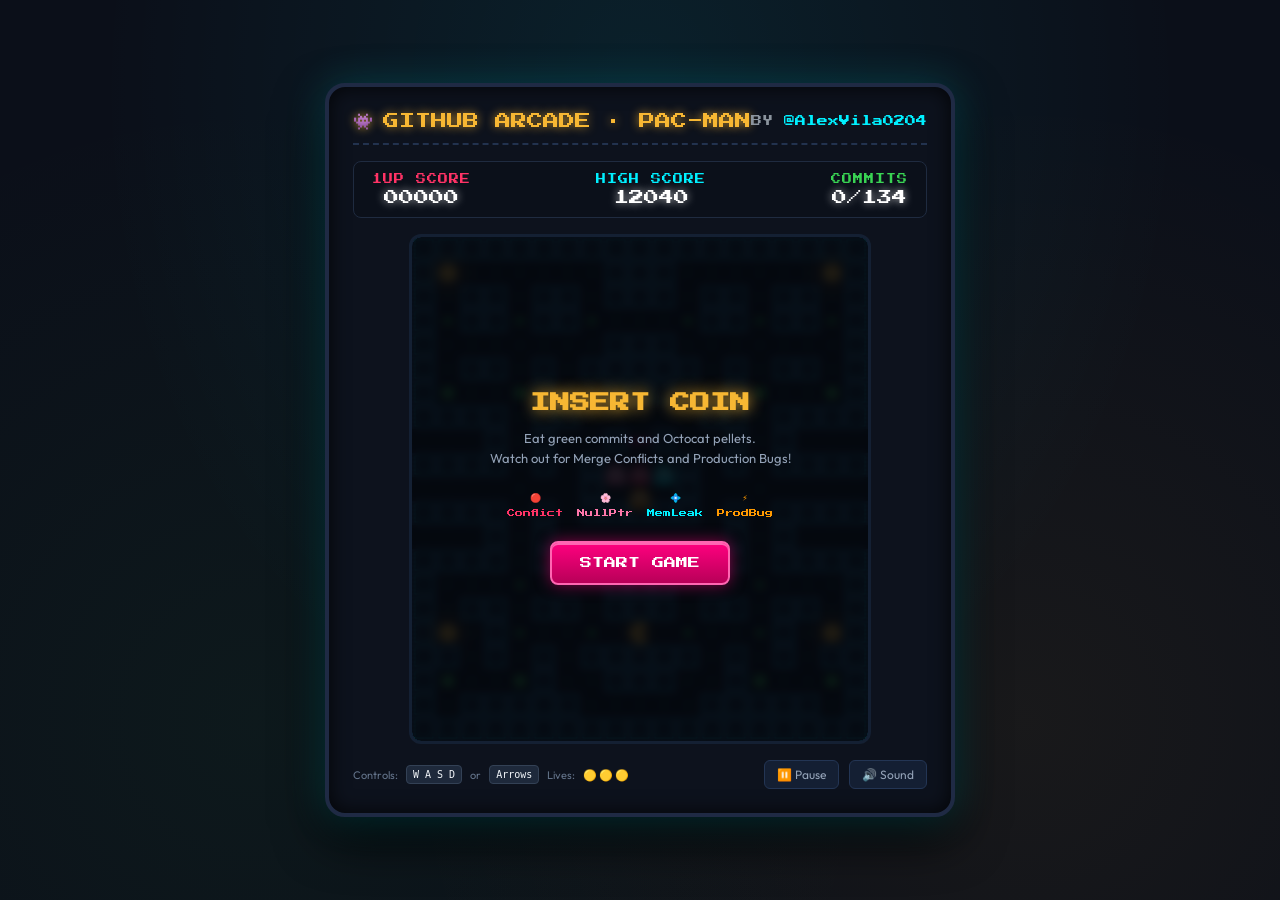
==== pacman-game/index.html @ b296a93f "feat: add playable retro GitHub Pac-Man arcade game and Pages deploy" ====
<!DOCTYPE html>
<html lang="en">
<head>
  <meta charset="UTF-8" />
  <meta name="viewport" content="width=device-width, initial-scale=1.0, maximum-scale=1.0, user-scalable=no" />
  <title>AlexVila · GitHub Arcade Pac-Man</title>
  <meta name="description" content="Playable retro GitHub Pac-Man arcade game. Eat commits, avoid merge conflicts, and set the high score!" />
  <link rel="stylesheet" href="style.css" />
  <link rel="icon" href="data:image/svg+xml,<svg xmlns=%22http://www.w3.org/2000/svg%22 viewBox=%220 0 100 100%22><text y=%22.9em%22 font-size=%2290%22>🕹️</text></svg>" />
</head>
<body>

  <div class="arcade-cabinet">
    <!-- Header Marquee -->
    <header class="arcade-header">
      <div class="marquee-title">
        <span>👾</span> GITHUB ARCADE · PAC-MAN
      </div>
      <div class="profile-tag">
        BY <a href="https://github.com/AlexVila0204" target="_blank" rel="noopener">@AlexVila0204</a>
      </div>
    </header>

    <!-- Scoreboard HUD -->
    <div class="scoreboard">
      <div class="score-item">
        <span class="score-label score-1up">1UP SCORE</span>
        <span class="score-value" id="score1Up">00000</span>
      </div>
      <div class="score-item">
        <span class="score-label score-high">HIGH SCORE</span>
        <span class="score-value" id="scoreHigh">12040</span>
      </div>
      <div class="score-item">
        <span class="score-label score-commits">COMMITS</span>
        <span class="score-value" id="scoreCommits">0/0</span>
      </div>
    </div>

    <!-- Screen / Canvas Container -->
    <div class="screen-container">
      <canvas id="gameCanvas"></canvas>
      <div class="scanlines"></div>

      <!-- Start Overlay -->
      <div class="game-overlay" id="startOverlay">
        <h1 class="overlay-title">INSERT COIN</h1>
        <p class="overlay-subtitle">
          Eat green commits and Octocat pellets.<br />
          Watch out for Merge Conflicts and Production Bugs!
        </p>

        <div class="ghost-legend">
          <div class="ghost-tag">
            <span style="color: #ff3366;">🔴</span>
            <span class="name" style="color: #ff3366;">Conflict</span>
          </div>
          <div class="ghost-tag">
            <span style="color: #ff77aa;">🌸</span>
            <span class="name" style="color: #ff77aa;">NullPtr</span>
          </div>
          <div class="ghost-tag">
            <span style="color: #00f0ff;">💠</span>
            <span class="name" style="color: #00f0ff;">MemLeak</span>
          </div>
          <div class="ghost-tag">
            <span style="color: #ff9900;">⚡</span>
            <span class="name" style="color: #ff9900;">ProdBug</span>
          </div>
        </div>

        <button class="btn-arcade" id="startBtn">START GAME</button>
      </div>

      <!-- Game Over / Victory Overlay -->
      <div class="game-overlay hidden" id="gameOverOverlay">
        <h2 class="overlay-title" id="endTitle">GAME OVER</h2>
        <p class="overlay-subtitle" id="endSubtitle">Your commits were consumed by production bugs.</p>
        <button class="btn-arcade" id="restartBtn">TRY AGAIN</button>
      </div>
    </div>

    <!-- Mobile Virtual D-Pad -->
    <div class="d-pad-container">
      <button class="d-btn d-up" data-dir="up">▲</button>
      <button class="d-btn d-left" data-dir="left">◀</button>
      <button class="d-btn d-right" data-dir="right">▶</button>
      <button class="d-btn d-down" data-dir="down">▼</button>
    </div>

    <!-- Footer & Controls -->
    <footer class="arcade-footer">
      <div class="controls-hint">
        <span>Controls:</span>
        <span class="key-badge">W A S D</span>
        <span>or</span>
        <span class="key-badge">Arrows</span>
        <span>Lives:</span>
        <span id="livesDisplay">🟡 🟡 🟡</span>
      </div>
      <div class="action-buttons">
        <button class="btn-icon" id="pauseBtn">⏸️ Pause</button>
        <button class="btn-icon" id="muteBtn">🔊 Sound</button>
      </div>
    </footer>
  </div>

  <script src="game.js"></script>
</body>
</html>
---- pacman-game/style.css ----
@import url('https://fonts.googleapis.com/css2?family=Press+Start+2P&family=Outfit:wght@400;600;800&display=swap');

:root {
  --bg-color: #0b0f19;
  --arcade-border: #1f293d;
  --neon-blue: #00f0ff;
  --neon-yellow: #f7b733;
  --neon-pink: #ff007f;
  --neon-green: #39d353;
  --gh-level-1: #0e4429;
  --gh-level-2: #006d32;
  --gh-level-3: #26a641;
  --gh-level-4: #39d353;
  --ghost-red: #ff3366;
  --ghost-pink: #ff77aa;
  --ghost-cyan: #00f0ff;
  --ghost-orange: #ff9900;
  --font-arcade: 'Press Start 2P', monospace, cursive;
}

* {
  box-sizing: border-box;
  margin: 0;
  padding: 0;
  user-select: none;
  -webkit-user-select: none;
}

body {
  background-color: var(--bg-color);
  color: #fff;
  font-family: 'Outfit', sans-serif;
  min-height: 100vh;
  display: flex;
  flex-direction: column;
  align-items: center;
  justify-content: center;
  overflow-x: hidden;
  background-image: 
    radial-gradient(ellipse at 50% 10%, rgba(0, 240, 255, 0.08) 0%, transparent 60%),
    radial-gradient(circle at 80% 80%, rgba(247, 183, 51, 0.06) 0%, transparent 50%),
    radial-gradient(circle at 20% 80%, rgba(57, 211, 83, 0.05) 0%, transparent 50%);
}

/* Cabinet Frame */
.arcade-cabinet {
  position: relative;
  background: #0d121d;
  border: 4px solid #1f2a44;
  border-radius: 20px;
  box-shadow: 
    0 0 40px rgba(0, 240, 255, 0.2),
    0 20px 50px rgba(0, 0, 0, 0.9),
    inset 0 0 20px rgba(0, 0, 0, 0.8);
  padding: 24px;
  max-width: 95vw;
  display: flex;
  flex-direction: column;
  align-items: center;
}

/* Header & Marquee */
.arcade-header {
  width: 100%;
  display: flex;
  justify-content: space-between;
  align-items: center;
  margin-bottom: 16px;
  border-bottom: 2px dashed #22324e;
  padding-bottom: 12px;
}

.marquee-title {
  font-family: var(--font-arcade);
  font-size: 16px;
  color: var(--neon-yellow);
  text-shadow: 0 0 10px rgba(247, 183, 51, 0.8);
  display: flex;
  align-items: center;
  gap: 10px;
}

.profile-tag {
  font-size: 11px;
  color: #8b949e;
  font-family: var(--font-arcade);
}

.profile-tag a {
  color: var(--neon-blue);
  text-decoration: none;
  transition: color 0.2s;
}

.profile-tag a:hover {
  color: #fff;
  text-shadow: 0 0 8px var(--neon-blue);
}

/* HUD Scoreboard */
.scoreboard {
  width: 100%;
  display: flex;
  justify-content: space-between;
  font-family: var(--font-arcade);
  margin-bottom: 16px;
  background: rgba(10, 15, 26, 0.8);
  padding: 12px 18px;
  border-radius: 8px;
  border: 1px solid #1f2b40;
}

.score-item {
  display: flex;
  flex-direction: column;
  gap: 6px;
  align-items: center;
}

.score-label {
  font-size: 10px;
  letter-spacing: 1px;
}

.score-label.score-1up {
  color: #ff3366;
}

.score-label.score-high {
  color: #00f0ff;
}

.score-label.score-commits {
  color: var(--neon-green);
}

.score-value {
  font-size: 15px;
  color: #ffffff;
  text-shadow: 0 0 8px rgba(255, 255, 255, 0.7);
}

/* Screen / CRT Canvas container */
.screen-container {
  position: relative;
  background: #000;
  border-radius: 12px;
  overflow: hidden;
  border: 3px solid #142033;
  box-shadow: inset 0 0 30px rgba(0, 0, 0, 0.95);
}

canvas#gameCanvas {
  display: block;
  background: #040810;
  image-rendering: pixelated;
  max-width: 100%;
  height: auto;
}

/* Scanlines overlay */
.scanlines {
  position: absolute;
  top: 0;
  left: 0;
  width: 100%;
  height: 100%;
  pointer-events: none;
  background: linear-gradient(
    rgba(18, 16, 16, 0) 50%, 
    rgba(0, 0, 0, 0.25) 50%
  ), linear-gradient(
    90deg,
    rgba(255, 0, 0, 0.03),
    rgba(0, 255, 0, 0.01),
    rgba(0, 255, 0, 0.03)
  );
  background-size: 100% 4px, 6px 100%;
}

/* Overlay Game Over / Start screen */
.game-overlay {
  position: absolute;
  inset: 0;
  display: flex;
  flex-direction: column;
  align-items: center;
  justify-content: center;
  background: rgba(5, 8, 15, 0.88);
  backdrop-filter: blur(4px);
  z-index: 10;
  text-align: center;
  padding: 20px;
}

.game-overlay.hidden {
  display: none;
}

.overlay-title {
  font-family: var(--font-arcade);
  font-size: 20px;
  margin-bottom: 16px;
  color: var(--neon-yellow);
  text-shadow: 0 0 15px rgba(247, 183, 51, 0.9);
}

.overlay-subtitle {
  font-size: 13px;
  color: #94a3b8;
  max-width: 320px;
  line-height: 1.5;
  margin-bottom: 24px;
}

.ghost-legend {
  display: flex;
  gap: 14px;
  margin-bottom: 24px;
  font-family: var(--font-arcade);
  font-size: 9px;
}

.ghost-tag {
  display: flex;
  flex-direction: column;
  align-items: center;
  gap: 6px;
}

.ghost-tag span.name {
  font-size: 8px;
}

/* Arcade Buttons */
.btn-arcade {
  font-family: var(--font-arcade);
  font-size: 12px;
  padding: 14px 28px;
  background: linear-gradient(180deg, #ff007f 0%, #b80058 100%);
  color: #fff;
  border: 2px solid #ff66b2;
  border-radius: 8px;
  cursor: pointer;
  box-shadow: 0 0 15px rgba(255, 0, 127, 0.5), inset 0 2px 0 rgba(255, 255, 255, 0.4);
  transition: transform 0.1s, box-shadow 0.2s;
}

.btn-arcade:hover {
  transform: translateY(-2px);
  box-shadow: 0 0 25px rgba(255, 0, 127, 0.8);
}

.btn-arcade:active {
  transform: translateY(1px);
}

/* Footer / Controls help */
.arcade-footer {
  width: 100%;
  margin-top: 16px;
  display: flex;
  justify-content: space-between;
  align-items: center;
  font-size: 12px;
  color: #64748b;
}

.controls-hint {
  display: flex;
  align-items: center;
  gap: 8px;
  font-size: 11px;
}

.key-badge {
  background: #1e293b;
  color: #f1f5f9;
  border: 1px solid #334155;
  border-radius: 4px;
  padding: 3px 6px;
  font-size: 10px;
  font-family: monospace;
}

.action-buttons {
  display: flex;
  gap: 10px;
}

.btn-icon {
  background: #141f33;
  border: 1px solid #233554;
  color: #94a3b8;
  border-radius: 6px;
  padding: 6px 12px;
  cursor: pointer;
  font-size: 12px;
  font-family: 'Outfit', sans-serif;
  transition: all 0.2s;
}

.btn-icon:hover {
  color: #fff;
  border-color: var(--neon-blue);
  box-shadow: 0 0 10px rgba(0, 240, 255, 0.3);
}

/* Mobile Virtual D-Pad */
.d-pad-container {
  display: none;
  margin-top: 16px;
  grid-template-columns: repeat(3, 50px);
  grid-template-rows: repeat(3, 50px);
  gap: 6px;
  justify-content: center;
}

@media (max-width: 768px) {
  .d-pad-container {
    display: grid;
  }
  .controls-hint {
    display: none;
  }
  .marquee-title {
    font-size: 12px;
  }
}

.d-btn {
  background: #172338;
  border: 2px solid #293d5e;
  border-radius: 8px;
  color: #fff;
  font-size: 18px;
  display: flex;
  align-items: center;
  justify-content: center;
  cursor: pointer;
  touch-action: manipulation;
}

.d-btn:active {
  background: var(--neon-blue);
  color: #000;
  box-shadow: 0 0 12px var(--neon-blue);
}

.d-up { grid-column: 2; grid-row: 1; }
.d-left { grid-column: 1; grid-row: 2; }
.d-right { grid-column: 3; grid-row: 2; }
.d-down { grid-column: 2; grid-row: 3; }
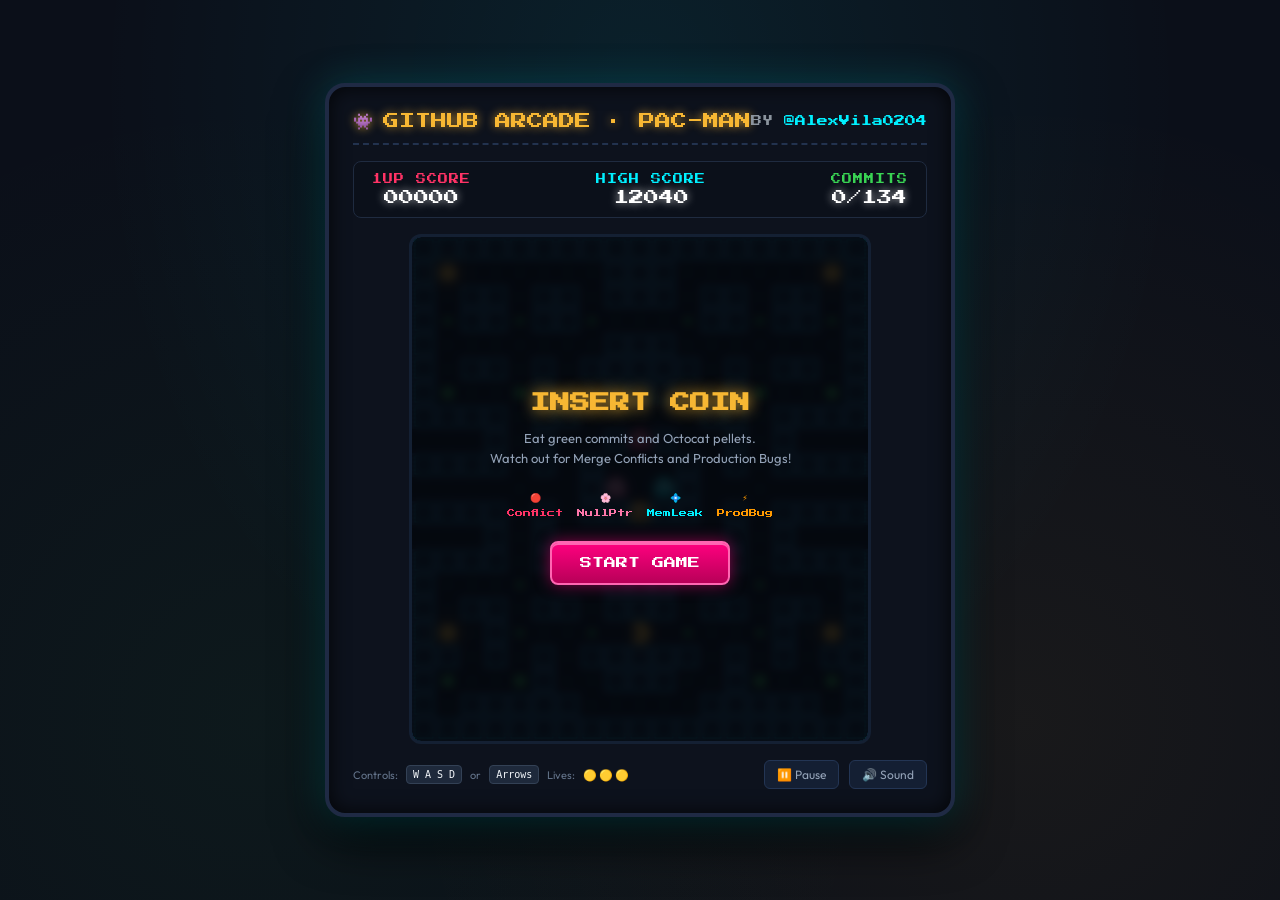
==== commit 324c792f: "fix: smooth grid movement and keyboard/canvas focus handling" ====
--- a/pacman-game/index.html
+++ b/pacman-game/index.html
@@ -39,7 +39,7 @@
 
     <!-- Screen / Canvas Container -->
     <div class="screen-container">
-      <canvas id="gameCanvas"></canvas>
+      <canvas id="gameCanvas" tabindex="0"></canvas>
       <div class="scanlines"></div>
 
       <!-- Start Overlay -->
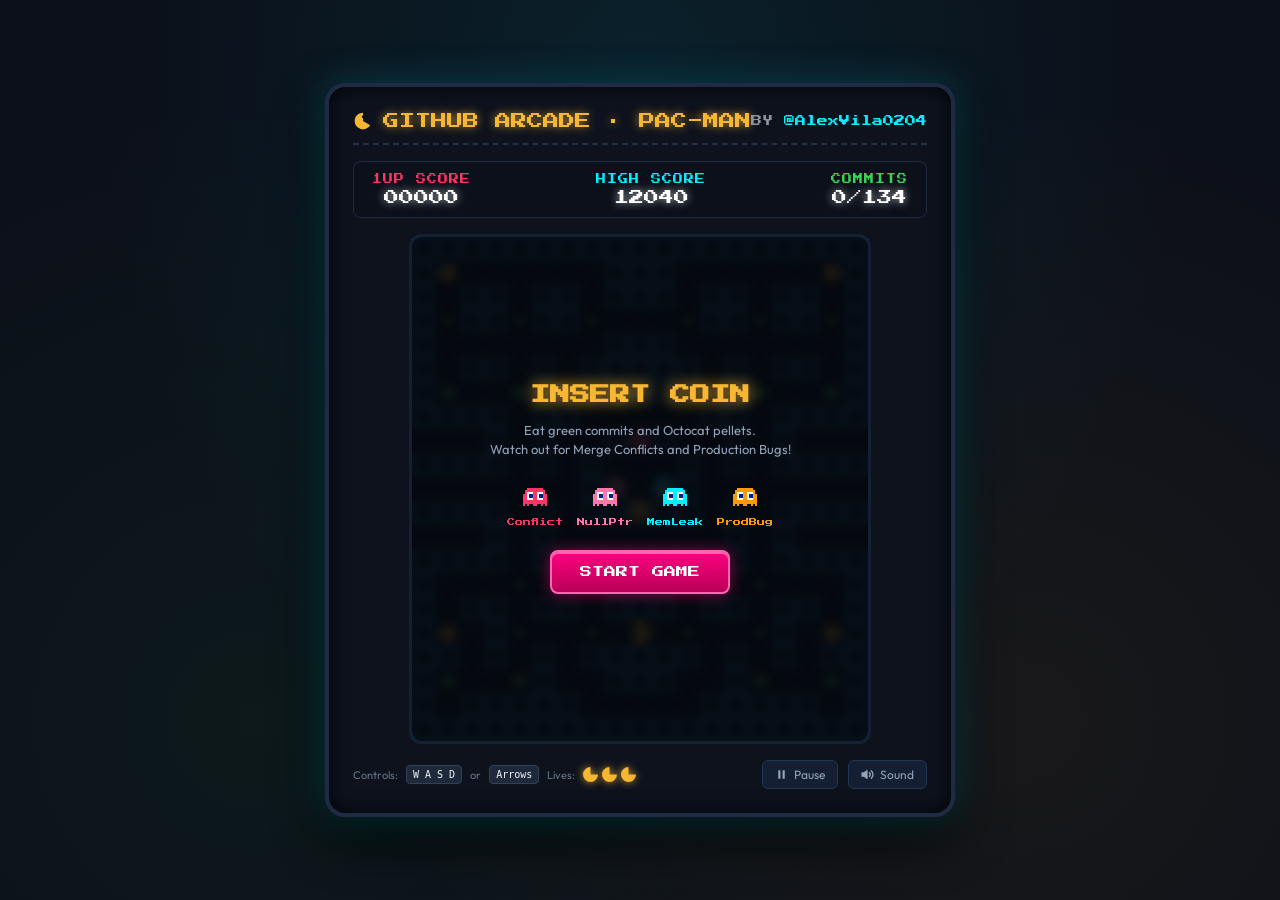
==== commit 04ea27c8: "style: replace all text emojis with custom pixel-art SVG sprites and icons" ====
--- a/pacman-game/index.html
+++ b/pacman-game/index.html
@@ -6,7 +6,6 @@
   <title>AlexVila · GitHub Arcade Pac-Man</title>
   <meta name="description" content="Playable retro GitHub Pac-Man arcade game. Eat commits, avoid merge conflicts, and set the high score!" />
   <link rel="stylesheet" href="style.css" />
-  <link rel="icon" href="data:image/svg+xml,<svg xmlns=%22http://www.w3.org/2000/svg%22 viewBox=%220 0 100 100%22><text y=%22.9em%22 font-size=%2290%22>🕹️</text></svg>" />
 </head>
 <body>
 
@@ -14,7 +13,11 @@
     <!-- Header Marquee -->
     <header class="arcade-header">
       <div class="marquee-title">
-        <span>👾</span> GITHUB ARCADE · PAC-MAN
+        <svg width="20" height="20" viewBox="0 0 24 24" fill="none" class="marquee-icon">
+          <path d="M12 2a10 10 0 1 0 8.66 15L12 12Z" fill="#f7b733"/>
+          <circle cx="12" cy="7" r="1.5" fill="#0b0f19"/>
+        </svg>
+        <span>GITHUB ARCADE · PAC-MAN</span>
       </div>
       <div class="profile-tag">
         BY <a href="https://github.com/AlexVila0204" target="_blank" rel="noopener">@AlexVila0204</a>
@@ -51,20 +54,51 @@
         </p>
 
         <div class="ghost-legend">
+          <!-- Red Ghost: Conflict -->
           <div class="ghost-tag">
-            <span style="color: #ff3366;">🔴</span>
+            <svg class="pixel-ghost" viewBox="0 0 14 14" width="28" height="28" shape-rendering="crispEdges">
+              <path fill="#ff3366" d="M4 1h6v1H3v1H2v2H1v6h1v-1h1v1h1v-1h2v1h2v-1h2v1h1v-1h1v1h1V5h-1V3h-1V2h-1V1H4z"/>
+              <rect x="3" y="4" width="3" height="4" fill="#ffffff"/>
+              <rect x="8" y="4" width="3" height="4" fill="#ffffff"/>
+              <rect x="4" y="5" width="2" height="2" fill="#002288"/>
+              <rect x="9" y="5" width="2" height="2" fill="#002288"/>
+            </svg>
             <span class="name" style="color: #ff3366;">Conflict</span>
           </div>
+
+          <!-- Pink Ghost: NullPtr -->
           <div class="ghost-tag">
-            <span style="color: #ff77aa;">🌸</span>
+            <svg class="pixel-ghost" viewBox="0 0 14 14" width="28" height="28" shape-rendering="crispEdges">
+              <path fill="#ff77aa" d="M4 1h6v1H3v1H2v2H1v6h1v-1h1v1h1v-1h2v1h2v-1h2v1h1v-1h1v1h1V5h-1V3h-1V2h-1V1H4z"/>
+              <rect x="3" y="4" width="3" height="4" fill="#ffffff"/>
+              <rect x="8" y="4" width="3" height="4" fill="#ffffff"/>
+              <rect x="4" y="5" width="2" height="2" fill="#002288"/>
+              <rect x="9" y="5" width="2" height="2" fill="#002288"/>
+            </svg>
             <span class="name" style="color: #ff77aa;">NullPtr</span>
           </div>
+
+          <!-- Cyan Ghost: MemLeak -->
           <div class="ghost-tag">
-            <span style="color: #00f0ff;">💠</span>
+            <svg class="pixel-ghost" viewBox="0 0 14 14" width="28" height="28" shape-rendering="crispEdges">
+              <path fill="#00f0ff" d="M4 1h6v1H3v1H2v2H1v6h1v-1h1v1h1v-1h2v1h2v-1h2v1h1v-1h1v1h1V5h-1V3h-1V2h-1V1H4z"/>
+              <rect x="3" y="4" width="3" height="4" fill="#ffffff"/>
+              <rect x="8" y="4" width="3" height="4" fill="#ffffff"/>
+              <rect x="4" y="5" width="2" height="2" fill="#002288"/>
+              <rect x="9" y="5" width="2" height="2" fill="#002288"/>
+            </svg>
             <span class="name" style="color: #00f0ff;">MemLeak</span>
           </div>
+
+          <!-- Orange Ghost: ProdBug -->
           <div class="ghost-tag">
-            <span style="color: #ff9900;">⚡</span>
+            <svg class="pixel-ghost" viewBox="0 0 14 14" width="28" height="28" shape-rendering="crispEdges">
+              <path fill="#ff9900" d="M4 1h6v1H3v1H2v2H1v6h1v-1h1v1h1v-1h2v1h2v-1h2v1h1v-1h1v1h1V5h-1V3h-1V2h-1V1H4z"/>
+              <rect x="3" y="4" width="3" height="4" fill="#ffffff"/>
+              <rect x="8" y="4" width="3" height="4" fill="#ffffff"/>
+              <rect x="4" y="5" width="2" height="2" fill="#002288"/>
+              <rect x="9" y="5" width="2" height="2" fill="#002288"/>
+            </svg>
             <span class="name" style="color: #ff9900;">ProdBug</span>
           </div>
         </div>
@@ -95,12 +129,24 @@
         <span class="key-badge">W A S D</span>
         <span>or</span>
         <span class="key-badge">Arrows</span>
-        <span>Lives:</span>
-        <span id="livesDisplay">🟡 🟡 🟡</span>
+        <span class="lives-label">Lives:</span>
+        <div id="livesDisplay" class="lives-container"></div>
       </div>
       <div class="action-buttons">
-        <button class="btn-icon" id="pauseBtn">⏸️ Pause</button>
-        <button class="btn-icon" id="muteBtn">🔊 Sound</button>
+        <button class="btn-icon" id="pauseBtn">
+          <svg class="icon-svg" width="13" height="13" viewBox="0 0 24 24" fill="currentColor">
+            <rect x="6" y="4" width="4" height="16" rx="1"></rect>
+            <rect x="14" y="4" width="4" height="16" rx="1"></rect>
+          </svg>
+          <span id="pauseLabel">Pause</span>
+        </button>
+        <button class="btn-icon" id="muteBtn">
+          <svg class="icon-svg" id="muteIcon" width="13" height="13" viewBox="0 0 24 24" fill="none" stroke="currentColor" stroke-width="2.5" stroke-linecap="round" stroke-linejoin="round">
+            <polygon points="11 5 6 9 2 9 2 15 6 15 11 19 11 5" fill="currentColor"></polygon>
+            <path d="M19.07 4.93a10 10 0 0 1 0 14.14M15.54 8.46a5 5 0 0 1 0 7.07"></path>
+          </svg>
+          <span id="muteLabel">Sound</span>
+        </button>
       </div>
     </footer>
   </div>
--- a/pacman-game/style.css
+++ b/pacman-game/style.css
@@ -297,6 +297,9 @@
   cursor: pointer;
   font-size: 12px;
   font-family: 'Outfit', sans-serif;
+  display: inline-flex;
+  align-items: center;
+  gap: 6px;
   transition: all 0.2s;
 }
 
@@ -304,6 +307,35 @@
   color: #fff;
   border-color: var(--neon-blue);
   box-shadow: 0 0 10px rgba(0, 240, 255, 0.3);
+}
+
+.btn-icon svg {
+  display: block;
+}
+
+.pixel-ghost {
+  display: block;
+  transition: transform 0.2s ease;
+}
+
+.ghost-tag:hover .pixel-ghost {
+  transform: translateY(-3px) scale(1.1);
+}
+
+.marquee-icon {
+  display: inline-block;
+  vertical-align: middle;
+}
+
+.lives-container {
+  display: inline-flex;
+  gap: 4px;
+  align-items: center;
+}
+
+.life-icon {
+  display: block;
+  filter: drop-shadow(0 0 4px rgba(247, 183, 51, 0.8));
 }
 
 /* Mobile Virtual D-Pad */
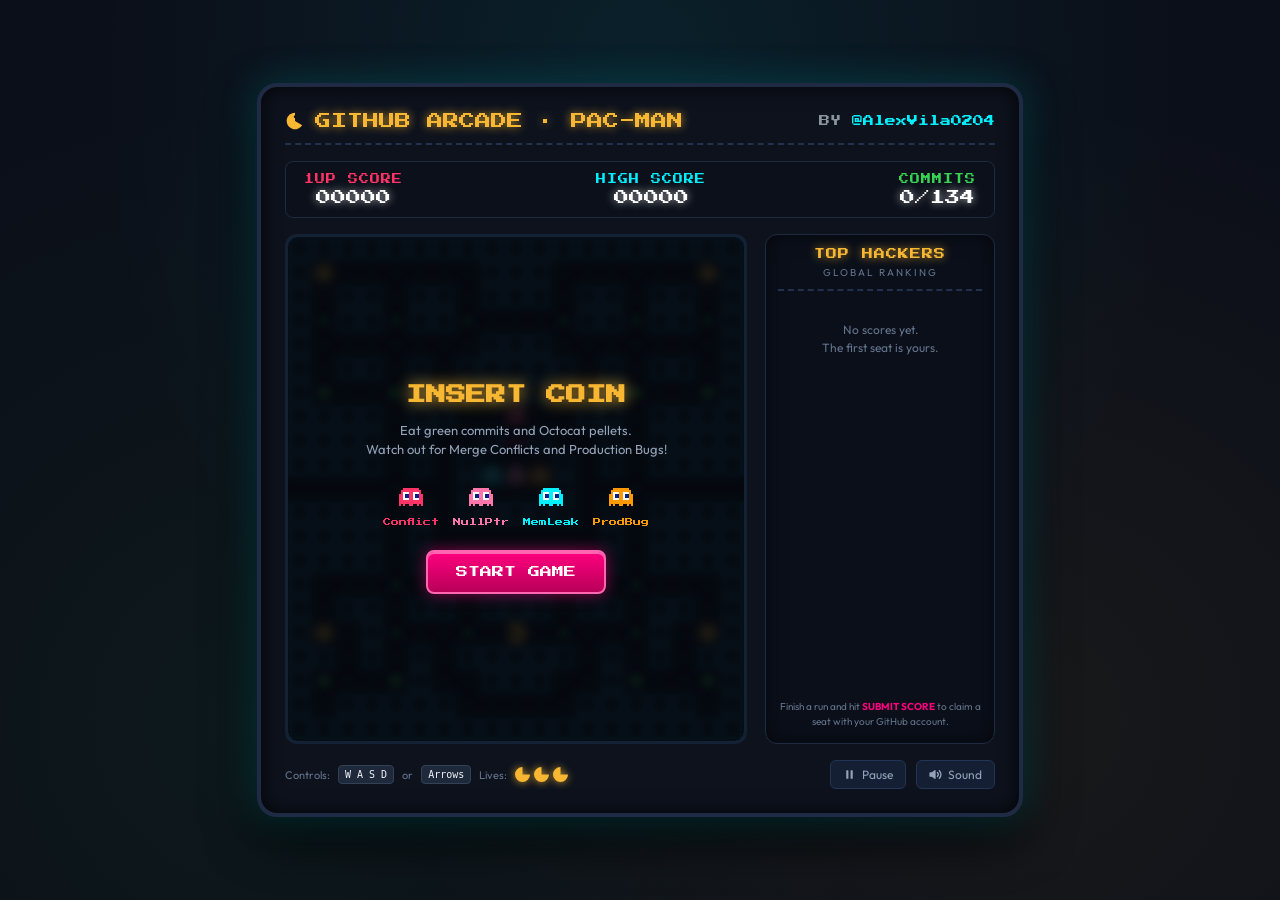
==== commit c6f10727: "feat: global leaderboard via GitHub issues and arcade-faithful ghost release Game - Ghost house rele" ====
--- a/pacman-game/index.html
+++ b/pacman-game/index.html
@@ -41,6 +41,7 @@
     </div>
 
     <!-- Screen / Canvas Container -->
+    <div class="arcade-main">
     <div class="screen-container">
       <canvas id="gameCanvas" tabindex="0"></canvas>
       <div class="scanlines"></div>
@@ -110,8 +111,27 @@
       <div class="game-overlay hidden" id="gameOverOverlay">
         <h2 class="overlay-title" id="endTitle">GAME OVER</h2>
         <p class="overlay-subtitle" id="endSubtitle">Your commits were consumed by production bugs.</p>
-        <button class="btn-arcade" id="restartBtn">TRY AGAIN</button>
+        <p class="final-score">SCORE <span id="finalScore">00000</span></p>
+        <p class="final-rank" id="finalRank"></p>
+        <div class="overlay-actions">
+          <a class="btn-arcade btn-submit" id="submitBtn" href="#" target="_blank" rel="noopener">SUBMIT SCORE</a>
+          <button class="btn-arcade btn-secondary" id="restartBtn">TRY AGAIN</button>
+        </div>
+        <p class="submit-hint">Submitting opens a pre-filled GitHub issue. A bot verifies it and puts your avatar on the board.</p>
       </div>
+    </div>
+
+    <!-- Global leaderboard (fed by leaderboard.json, updated by GitHub Actions) -->
+    <aside class="leaderboard-panel" id="leaderboardPanel">
+      <div class="lb-header">
+        <span class="lb-title">TOP HACKERS</span>
+        <span class="lb-sub">global ranking</span>
+      </div>
+      <ol class="lb-list" id="leaderboardList">
+        <li class="lb-empty">Loading…</li>
+      </ol>
+      <p class="lb-hint">Finish a run and hit <b>SUBMIT SCORE</b> to claim a seat with your GitHub account.</p>
+    </aside>
     </div>
 
     <!-- Mobile Virtual D-Pad -->
--- a/pacman-game/style.css
+++ b/pacman-game/style.css
@@ -383,3 +383,212 @@
 .d-left { grid-column: 1; grid-row: 2; }
 .d-right { grid-column: 3; grid-row: 2; }
 .d-down { grid-column: 2; grid-row: 3; }
+
+/* Screen + leaderboard side by side (stacked on small screens) */
+.arcade-main {
+  display: flex;
+  gap: 18px;
+  align-items: stretch;
+  justify-content: center;
+  width: 100%;
+}
+
+.leaderboard-panel {
+  width: 230px;
+  flex: 0 0 230px;
+  display: flex;
+  flex-direction: column;
+  background: rgba(10, 15, 26, 0.85);
+  border: 1px solid #1f2b40;
+  border-radius: 12px;
+  padding: 14px 12px;
+  box-shadow: inset 0 0 20px rgba(0, 0, 0, 0.6);
+}
+
+.lb-header {
+  display: flex;
+  flex-direction: column;
+  gap: 6px;
+  align-items: center;
+  margin-bottom: 12px;
+  padding-bottom: 10px;
+  border-bottom: 2px dashed #22324e;
+}
+
+.lb-title {
+  font-family: var(--font-arcade);
+  font-size: 11px;
+  color: var(--neon-yellow);
+  text-shadow: 0 0 10px rgba(247, 183, 51, 0.8);
+  letter-spacing: 1px;
+}
+
+.lb-sub {
+  font-size: 10px;
+  color: #64748b;
+  text-transform: uppercase;
+  letter-spacing: 2px;
+}
+
+.lb-list {
+  list-style: none;
+  display: flex;
+  flex-direction: column;
+  gap: 6px;
+  flex: 1;
+}
+
+.lb-row {
+  display: grid;
+  grid-template-columns: 18px 26px 1fr auto;
+  align-items: center;
+  gap: 8px;
+  padding: 5px 6px;
+  border-radius: 6px;
+  background: rgba(20, 31, 51, 0.6);
+  border: 1px solid transparent;
+  transition: border-color 0.2s, transform 0.2s;
+}
+
+.lb-row:hover {
+  border-color: var(--neon-blue);
+  transform: translateX(2px);
+}
+
+.lb-row.rank-1 { border-color: rgba(247, 183, 51, 0.6); box-shadow: 0 0 10px rgba(247, 183, 51, 0.25); }
+.lb-row.rank-2 { border-color: rgba(203, 213, 225, 0.45); }
+.lb-row.rank-3 { border-color: rgba(205, 127, 50, 0.55); }
+
+.lb-rank {
+  font-family: var(--font-arcade);
+  font-size: 9px;
+  color: #94a3b8;
+  text-align: center;
+}
+
+.lb-row.rank-1 .lb-rank { color: var(--neon-yellow); }
+
+.lb-avatar {
+  width: 26px;
+  height: 26px;
+  border-radius: 50%;
+  border: 1px solid #334155;
+  background: #0b0f19;
+  display: block;
+}
+
+.lb-user {
+  font-size: 12px;
+  color: #e2e8f0;
+  text-decoration: none;
+  overflow: hidden;
+  text-overflow: ellipsis;
+  white-space: nowrap;
+}
+
+.lb-user:hover { color: var(--neon-blue); }
+
+.lb-score {
+  font-family: var(--font-arcade);
+  font-size: 9px;
+  color: var(--neon-green);
+  text-shadow: 0 0 6px rgba(57, 211, 83, 0.6);
+}
+
+.lb-empty {
+  font-size: 12px;
+  color: #64748b;
+  text-align: center;
+  padding: 18px 6px;
+  line-height: 1.5;
+}
+
+.lb-hint {
+  margin-top: 12px;
+  font-size: 10px;
+  color: #64748b;
+  line-height: 1.5;
+  text-align: center;
+}
+
+.lb-hint b { color: var(--neon-pink); }
+
+/* Game over: score + submit */
+.final-score {
+  font-family: var(--font-arcade);
+  font-size: 12px;
+  color: #94a3b8;
+  margin-bottom: 6px;
+}
+
+.final-score span {
+  color: #fff;
+  font-size: 18px;
+  text-shadow: 0 0 10px rgba(255, 255, 255, 0.7);
+  margin-left: 6px;
+}
+
+.final-rank {
+  font-size: 12px;
+  color: var(--neon-green);
+  min-height: 16px;
+  margin-bottom: 16px;
+}
+
+.overlay-actions {
+  display: flex;
+  gap: 12px;
+  flex-wrap: wrap;
+  justify-content: center;
+}
+
+.btn-arcade.btn-submit {
+  text-decoration: none;
+  display: inline-block;
+  background: linear-gradient(180deg, #f7b733 0%, #c98a0e 100%);
+  border-color: #ffd97a;
+  color: #0b0f19;
+  box-shadow: 0 0 15px rgba(247, 183, 51, 0.5), inset 0 2px 0 rgba(255, 255, 255, 0.5);
+}
+
+.btn-arcade.btn-submit:hover {
+  box-shadow: 0 0 25px rgba(247, 183, 51, 0.8);
+}
+
+.btn-arcade.btn-submit.hidden { display: none; }
+
+.btn-arcade.btn-secondary {
+  background: linear-gradient(180deg, #1e293b 0%, #0f172a 100%);
+  border-color: #334155;
+  box-shadow: none;
+}
+
+.submit-hint {
+  margin-top: 14px;
+  font-size: 10px;
+  color: #64748b;
+  max-width: 300px;
+  line-height: 1.5;
+}
+
+@media (max-width: 768px) {
+  .arcade-main {
+    flex-direction: column;
+    align-items: center;
+  }
+  .leaderboard-panel {
+    width: 100%;
+    max-width: 456px;
+    flex-basis: auto;
+  }
+}
+
+@media (max-width: 520px) {
+  .arcade-cabinet { padding: 14px; }
+  .arcade-header { flex-direction: column; gap: 8px; text-align: center; }
+  .marquee-title { font-size: 11px; }
+  .profile-tag { font-size: 9px; }
+  .scoreboard { padding: 10px 8px; gap: 6px; }
+  .score-label { font-size: 7px; letter-spacing: 0; }
+  .score-value { font-size: 12px; }
+}
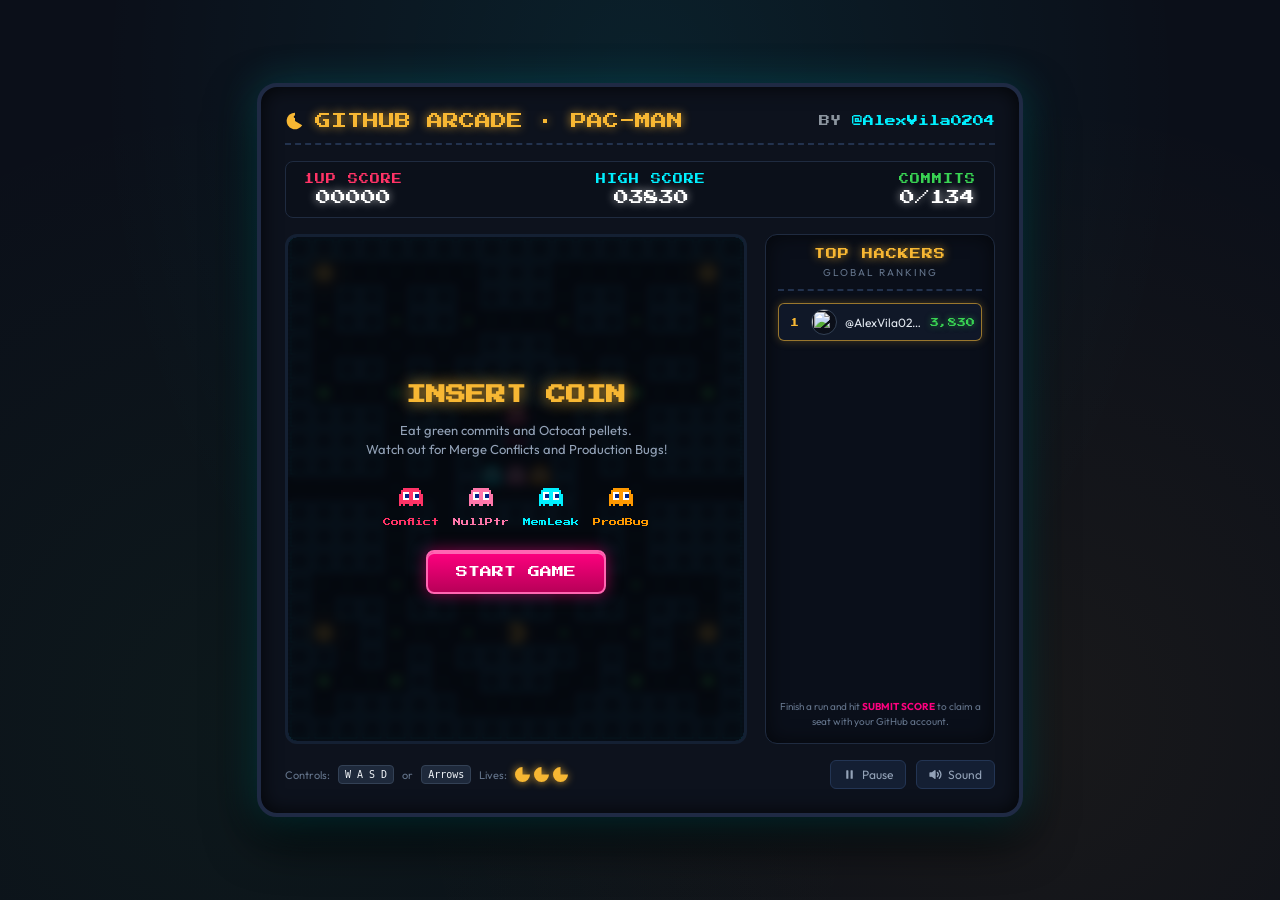
==== commit 7b6ed13b: "feat: verify leaderboard submissions by replaying the run The submit issue now carries the run repla" ====
--- a/pacman-game/index.html
+++ b/pacman-game/index.html
@@ -117,7 +117,7 @@
           <a class="btn-arcade btn-submit" id="submitBtn" href="#" target="_blank" rel="noopener">SUBMIT SCORE</a>
           <button class="btn-arcade btn-secondary" id="restartBtn">TRY AGAIN</button>
         </div>
-        <p class="submit-hint">Submitting opens a pre-filled GitHub issue. A bot verifies it and puts your avatar on the board.</p>
+        <p class="submit-hint">Submitting opens a pre-filled GitHub issue carrying your run replay. A bot re-plays it with the game engine, verifies the score and puts your avatar on the board.</p>
       </div>
     </div>
 
